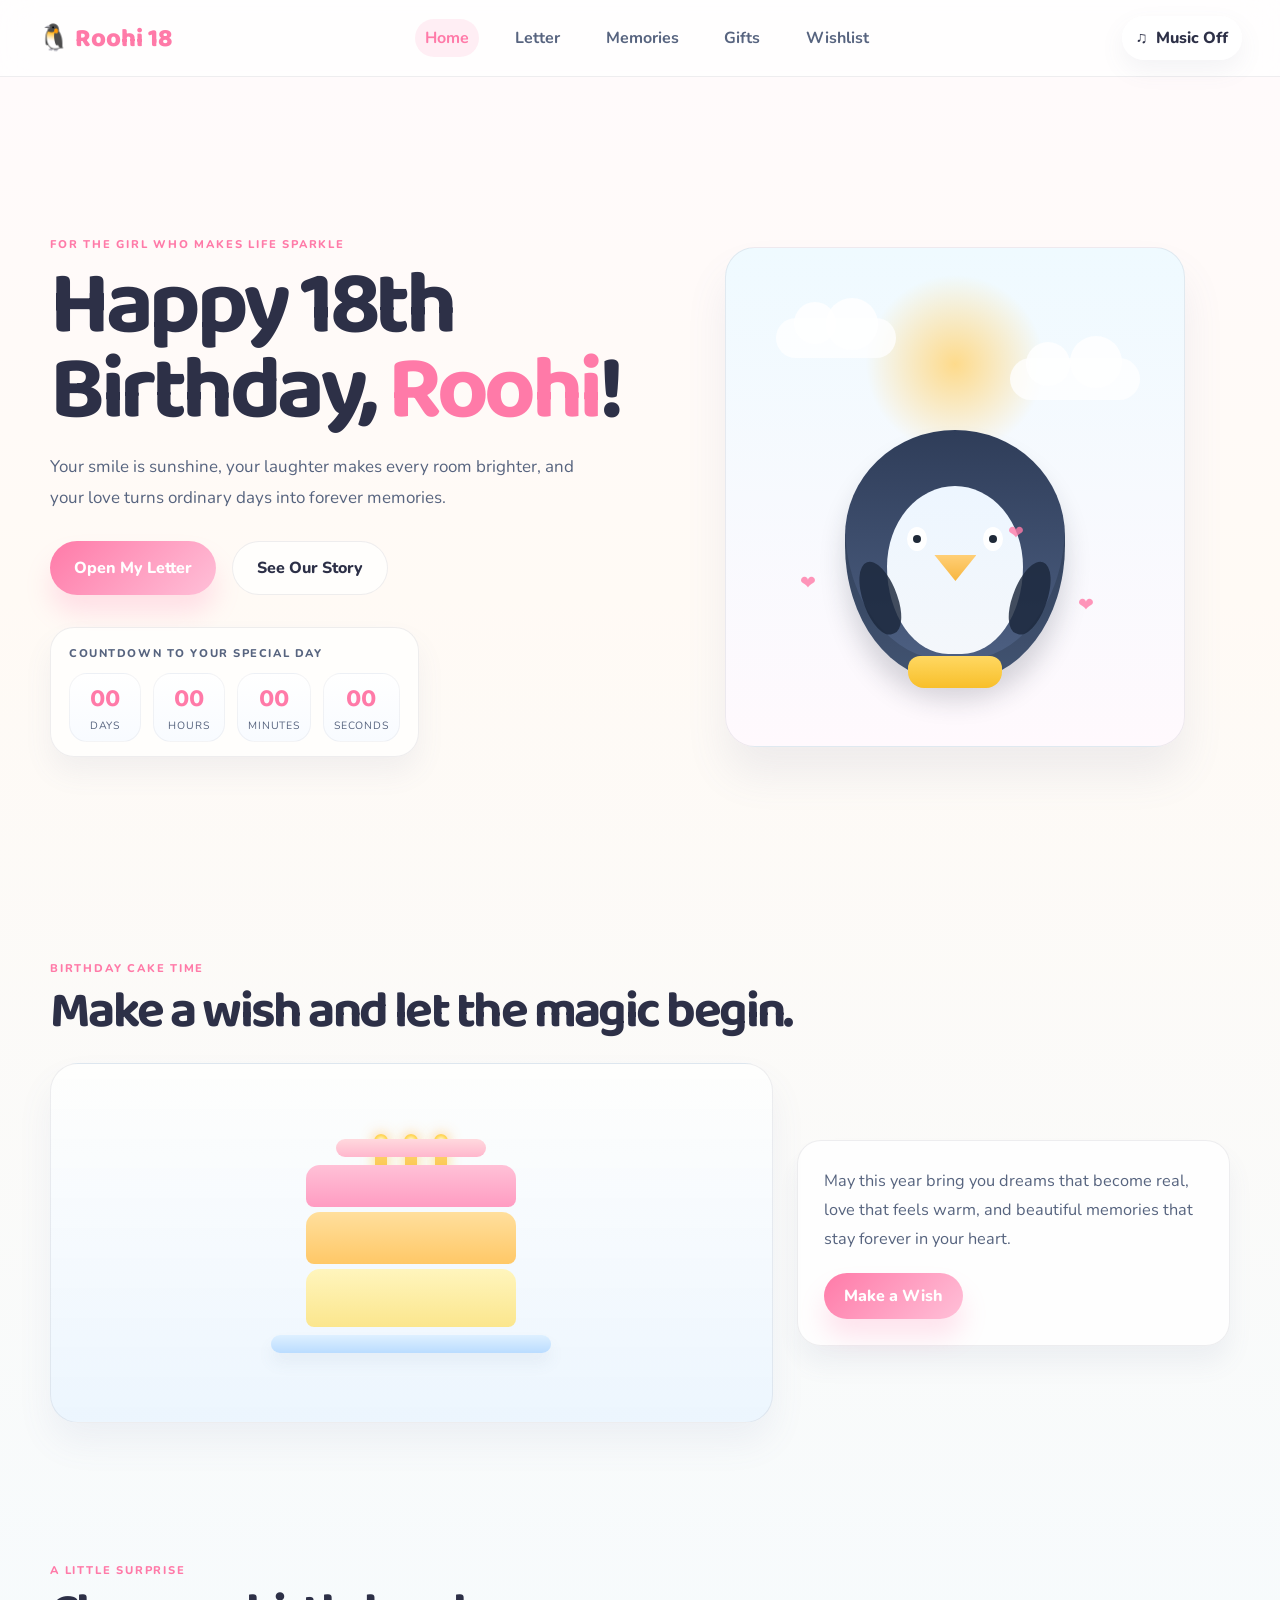
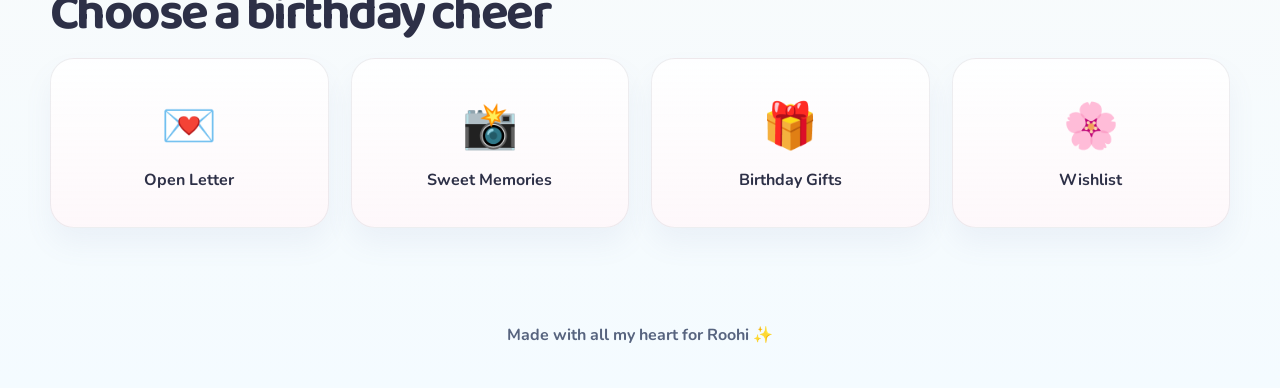
==== index.html @ 1f7a1fea "Create the new Roohi birthday website with a multi-page penguin-themed experience and responsive des" ====
<!DOCTYPE html>
<html lang="en">
  <head>
    <meta charset="UTF-8" />
    <meta name="viewport" content="width=device-width, initial-scale=1.0" />
    <meta name="description" content="Roohi's 18th birthday surprise website." />
    <title>Roohi | 18th Birthday</title>
    <link rel="preconnect" href="https://fonts.googleapis.com" />
    <link rel="preconnect" href="https://fonts.gstatic.com" crossorigin />
    <link href="https://fonts.googleapis.com/css2?family=Baloo+2:wght@400;600;700;800&family=Nunito:wght@400;600;700;800&display=swap" rel="stylesheet" />
    <link rel="stylesheet" href="styles.css" />
  </head>
  <body>
    <div class="floating-hearts" aria-hidden="true"></div>

    <header class="site-header">
      <div class="brand">🐧 Roohi 18</div>
      <nav class="main-nav">
        <a href="index.html" class="active">Home</a>
        <a href="letter.html">Letter</a>
        <a href="memories.html">Memories</a>
        <a href="gifts.html">Gifts</a>
        <a href="wishlist.html">Wishlist</a>
      </nav>
      <button class="music-toggle" type="button" id="music-toggle" aria-label="Toggle music">
        <span>♫</span> Music Off
      </button>
    </header>

    <main>
      <section class="hero">
        <div class="hero-copy reveal">
          <p class="eyebrow">For the girl who makes life sparkle</p>
          <h1>Happy 18th Birthday, <span>Roohi</span>!</h1>
          <p class="subtitle">
            Your smile is sunshine, your laughter makes every room brighter, and your love turns ordinary days into forever memories.
          </p>

          <div class="hero-actions">
            <a class="primary-btn" href="letter.html">Open My Letter</a>
            <a class="secondary-btn" href="memories.html">See Our Story</a>
          </div>

          <div class="countdown-card">
            <p class="mini-label">Countdown to your special day</p>
            <div class="countdown" aria-live="polite">
              <div><strong id="days">00</strong><span>Days</span></div>
              <div><strong id="hours">00</strong><span>Hours</span></div>
              <div><strong id="minutes">00</strong><span>Minutes</span></div>
              <div><strong id="seconds">00</strong><span>Seconds</span></div>
            </div>
          </div>
        </div>

        <div class="hero-art reveal">
          <div class="scene">
            <div class="sun-glow"></div>
            <div class="cloud cloud-one"></div>
            <div class="cloud cloud-two"></div>
            <div class="penguin">
              <div class="penguin-body">
                <div class="penguin-belly"></div>
                <div class="eye left"><span></span></div>
                <div class="eye right"><span></span></div>
                <div class="beak"></div>
                <div class="wing left"></div>
                <div class="wing right"></div>
                <div class="feet"></div>
              </div>
            </div>
            <div class="heart h1">❤</div>
            <div class="heart h2">❤</div>
            <div class="heart h3">❤</div>
          </div>
        </div>
      </section>

      <section class="section card-block">
        <div class="section-heading reveal">
          <p class="eyebrow">Birthday cake time</p>
          <h2>Make a wish and let the magic begin.</h2>
        </div>

        <div class="cake-layout reveal">
          <div class="cake-stage">
            <div class="candles">
              <span class="candle one"></span>
              <span class="candle two"></span>
              <span class="candle three"></span>
            </div>
            <div class="cake">
              <div class="cake-top"></div>
              <div class="cake-layer layer-one"></div>
              <div class="cake-layer layer-two"></div>
              <div class="cake-layer layer-three"></div>
              <div class="cake-plate"></div>
            </div>
          </div>

          <div class="wish-panel">
            <p>
              May this year bring you dreams that become real, love that feels warm, and beautiful memories that stay forever in your heart.
            </p>
            <button class="primary-btn small" id="wish-button" type="button">Make a Wish</button>
          </div>
        </div>
      </section>

      <section class="section">
        <div class="section-heading reveal">
          <p class="eyebrow">A little surprise</p>
          <h2>Choose a birthday cheer</h2>
        </div>

        <div class="quick-grid reveal">
          <a href="letter.html" class="quick-card">
            <span>💌</span>
            <strong>Open Letter</strong>
          </a>
          <a href="memories.html" class="quick-card">
            <span>📸</span>
            <strong>Sweet Memories</strong>
          </a>
          <a href="gifts.html" class="quick-card">
            <span>🎁</span>
            <strong>Birthday Gifts</strong>
          </a>
          <a href="wishlist.html" class="quick-card">
            <span>🌸</span>
            <strong>Wishlist</strong>
          </a>
        </div>
      </section>
    </main>

    <footer class="site-footer">
      Made with all my heart for Roohi ✨
    </footer>

    <script src="script.js"></script>
  </body>
</html>
---- styles.css ----
* {
  box-sizing: border-box;
}

:root {
  --bg: #fffafc;
  --bg-alt: #eefaff;
  --pink: #ffc8d8;
  --pink-deep: #ff7aa8;
  --peach: #ffd9af;
  --mint: #d9f5ee;
  --sky: #dfeeff;
  --lavender: #e7dcff;
  --ice: #ffffff;
  --ink: #2d3047;
  --muted: #57647f;
  --line: rgba(45, 48, 71, 0.08);
  --shadow: rgba(76, 88, 130, 0.14);
  --penguin-dark: #2f3d59;
  --penguin-mid: #4f6285;
  --penguin-light: #edf6ff;
}

html {
  scroll-behavior: smooth;
}

body {
  margin: 0;
  background: linear-gradient(180deg, #fffafc 0%, #fffaf5 30%, #f4fbff 100%);
  color: var(--ink);
  font-family: "Nunito", sans-serif;
  overflow-x: hidden;
}

img {
  max-width: 100%;
  display: block;
}

a {
  color: inherit;
  text-decoration: none;
}

button {
  font: inherit;
}

.floating-hearts {
  position: fixed;
  inset: 0;
  pointer-events: none;
  z-index: 0;
  overflow: hidden;
}

.heart-particle {
  position: absolute;
  top: -20px;
  font-size: 1.2rem;
  color: rgba(255, 122, 168, 0.8);
  animation: floatUp linear forwards;
}

@keyframes floatUp {
  0% {
    transform: translate3d(0, 0, 0) scale(0.6) rotate(0deg);
    opacity: 0;
  }
  15% {
    opacity: 1;
  }
  100% {
    transform: translate3d(var(--drift), 110vh, 0) scale(1.1) rotate(22deg);
    opacity: 0;
  }
}

.site-header {
  position: sticky;
  top: 0;
  z-index: 20;
  display: flex;
  align-items: center;
  justify-content: space-between;
  gap: 16px;
  padding: 16px clamp(18px, 3vw, 48px);
  background: rgba(255, 255, 255, 0.7);
  border-bottom: 1px solid var(--line);
  backdrop-filter: blur(16px);
}

.brand {
  font-family: "Baloo 2", cursive;
  font-size: clamp(1.3rem, 2vw, 1.8rem);
  font-weight: 800;
  color: var(--pink-deep);
}

.main-nav {
  display: flex;
  gap: clamp(10px, 2vw, 30px);
  flex-wrap: wrap;
  align-items: center;
  justify-content: center;
  font-weight: 700;
  color: var(--muted);
}

.main-nav a {
  padding: 8px 10px;
  border-radius: 999px;
  transition: color 0.2s ease, background 0.2s ease;
}

.main-nav a:hover,
.main-nav a.active {
  background: rgba(255, 122, 168, 0.12);
  color: var(--pink-deep);
}

.music-toggle,
.primary-btn,
.secondary-btn,
.quick-card,
.gift-box,
.letter-card,
.modal-close,
.page-btn,
.story-item {
  border: none;
  cursor: pointer;
}

.music-toggle {
  display: inline-flex;
  align-items: center;
  gap: 8px;
  min-height: 44px;
  padding: 0 14px;
  border-radius: 999px;
  background: rgba(255,255,255,0.9);
  color: var(--ink);
  box-shadow: 0 10px 24px rgba(103, 111, 146, 0.08);
  font-weight: 800;
}

main,
.site-footer {
  position: relative;
  z-index: 1;
}

.hero,
.section,
.page-shell {
  width: min(1180px, calc(100% - 32px));
  margin: 0 auto;
}

.hero {
  display: grid;
  grid-template-columns: 1.05fr 0.95fr;
  gap: 24px;
  align-items: center;
  min-height: calc(100vh - 86px);
  padding: 42px 0 16px;
}

.eyebrow {
  margin: 0 0 12px;
  color: var(--pink-deep);
  letter-spacing: 0.16em;
  text-transform: uppercase;
  font-size: 0.7rem;
  font-weight: 800;
}

.hero h1,
.section-heading h2,
.hero-title,
.page-header h1,
.modal-content h3 {
  margin: 0;
  font-family: "Baloo 2", cursive;
  line-height: 0.95;
  letter-spacing: -0.05em;
}

.hero h1 {
  font-size: clamp(3rem, 7vw, 6.2rem);
  color: var(--ink);
}

.hero h1 span {
  color: var(--pink-deep);
}

.subtitle {
  max-width: 560px;
  margin: 18px 0 0;
  color: var(--muted);
  font-size: 1.06rem;
  line-height: 1.8;
}

.hero-actions {
  display: flex;
  flex-wrap: wrap;
  gap: 16px;
  margin-top: 28px;
}

.primary-btn,
.secondary-btn,
.page-btn {
  display: inline-flex;
  align-items: center;
  justify-content: center;
  min-height: 54px;
  padding: 0 24px;
  border-radius: 999px;
  font-weight: 800;
  transition: transform 0.2s ease, box-shadow 0.2s ease;
}

.primary-btn {
  background: linear-gradient(135deg, var(--pink-deep), #ffc0d8);
  color: white;
  box-shadow: 0 18px 26px rgba(255, 122, 168, 0.2);
}

.secondary-btn, .page-btn {
  background: rgba(255, 255, 255, 0.7);
  color: var(--ink);
  border: 1px solid rgba(45,48,71,0.08);
}

.primary-btn:hover,
.secondary-btn:hover,
.music-toggle:hover,
.quick-card:hover,
.gift-box:hover,
.page-btn:hover,
.story-item:hover,
.letter-card:hover {
  transform: translateY(-2px);
}

.countdown-card {
  display: inline-block;
  margin-top: 32px;
  padding: 18px 18px 14px;
  background: rgba(255,255,255,0.7);
  border: 1px solid var(--line);
  border-radius: 24px;
  box-shadow: 0 16px 28px rgba(101, 117, 153, 0.08);
}

.mini-label {
  margin: 0 0 12px;
  color: var(--muted);
  font-size: 0.7rem;
  font-weight: 800;
  letter-spacing: 0.14em;
  text-transform: uppercase;
}

.countdown {
  display: flex;
  gap: 12px;
  flex-wrap: wrap;
}

.countdown > div {
  min-width: 72px;
  padding: 12px 10px 8px;
  border-radius: 18px;
  background: linear-gradient(180deg, #fff, #f8fbff);
  border: 1px solid rgba(45,48,71,0.05);
  text-align: center;
}

.countdown strong {
  display: block;
  font-family: "Baloo 2", cursive;
  font-size: clamp(1.6rem, 2vw, 2.1rem);
  color: var(--pink-deep);
  line-height: 1;
}

.countdown span {
  display: block;
  margin-top: 6px;
  font-size: 0.66rem;
  letter-spacing: 0.08em;
  text-transform: uppercase;
  color: var(--muted);
}

.hero-art {
  display: flex;
  justify-content: center;
}

.scene {
  position: relative;
  width: min(460px, 100%);
  height: 500px;
  background: linear-gradient(180deg, #effaff 0%, #fff9fd 100%);
  border: 1px solid var(--line);
  border-radius: 30px;
  box-shadow: 0 28px 40px rgba(109, 119, 153, 0.1);
  overflow: hidden;
}

.sun-glow {
  position: absolute;
  top: 26px;
  left: 50%;
  transform: translateX(-50%);
  width: 180px;
  height: 180px;
  background: radial-gradient(circle, rgba(255, 215, 127, 0.9), rgba(255, 215, 127, 0.18) 56%, transparent 70%);
  border-radius: 50%;
}

.cloud {
  position: absolute;
  background: rgba(255,255,255,0.78);
  border-radius: 999px;
}

.cloud::before, .cloud::after {
  content: "";
  position: absolute;
  border-radius: 50%;
  background: rgba(255,255,255,0.86);
}

.cloud-one {
  width: 120px;
  height: 40px;
  left: 50px;
  top: 70px;
}

.cloud-one::before {
  width: 42px;
  height: 42px;
  left: 18px;
  top: -16px;
}

.cloud-one::after {
  width: 52px;
  height: 52px;
  right: 18px;
  top: -20px;
}

.cloud-two {
  width: 130px;
  height: 42px;
  right: 44px;
  top: 110px;
}

.cloud-two::before {
  width: 44px;
  height: 44px;
  left: 16px;
  top: -16px;
}

.cloud-two::after {
  width: 52px;
  height: 52px;
  right: 18px;
  top: -22px;
}

.penguin {
  position: absolute;
  left: 50%;
  bottom: 66px;
  transform: translateX(-50%);
  animation: bob 2.4s ease-in-out infinite;
}

@keyframes bob {
  0%, 100% { transform: translateX(-50%) translateY(0); }
  50% { transform: translateX(-50%) translateY(-12px); }
}

.penguin-body {
  position: relative;
  width: 220px;
  height: 250px;
  background: linear-gradient(180deg, var(--penguin-dark), var(--penguin-mid));
  border-radius: 52% 52% 48% 48% / 44% 44% 56% 56%;
  box-shadow: inset 0 -20px rgba(10,17,26,0.18), 0 20px 26px rgba(31, 39, 57, 0.18);
}

.penguin-belly {
  position: absolute;
  inset: 56px 42px 26px;
  border-radius: 50% 50% 45% 45% / 48% 48% 52% 52%;
  background: linear-gradient(180deg, var(--penguin-light), #f4f7fb);
}

.eye {
  position: absolute;
  top: 97px;
  width: 20px;
  height: 24px;
  background: #fff;
  border-radius: 50%;
  display: flex;
  align-items: center;
  justify-content: center;
}

.eye.left { left: 62px; }
.eye.right { right: 62px; }

.eye span {
  width: 8px;
  height: 8px;
  background: #1f2938;
  border-radius: 50%;
}

.beak {
  position: absolute;
  left: 50%;
  top: 125px;
  transform: translateX(-50%);
  width: 42px;
  height: 26px;
  background: linear-gradient(180deg, #ffcf77, #f7b63f);
  clip-path: polygon(50% 100%, 0 0, 100% 0);
}

.wing {
  position: absolute;
  top: 130px;
  width: 34px;
  height: 76px;
  background: rgba(28, 40, 60, 0.82);
  border-radius: 50% 50% 46% 46%;
}

.wing.left { left: 18px; transform: rotate(-20deg); }
.wing.right { right: 18px; transform: rotate(20deg); }

.feet {
  position: absolute;
  left: 50%;
  bottom: -8px;
  transform: translateX(-50%);
  width: 94px;
  height: 32px;
  border-radius: 12px 12px 16px 16px;
  background: linear-gradient(180deg, #ffd862, #f8bf2a);
}

.heart {
  position: absolute;
  font-size: 1.2rem;
  color: rgba(255, 122, 168, 0.8);
  animation: drift 3.2s ease-in-out infinite;
}

.h1 { left: 74px; bottom: 150px; }
.h2 { right: 90px; bottom: 128px; animation-delay: 0.7s; }
.h3 { right: 160px; bottom: 200px; animation-delay: 1.2s; }

@keyframes drift {
  0%, 100% { transform: translateY(0); }
  50% { transform: translateY(-10px); }
}

.section {
  padding: 70px 0;
}

.card-block {
  width: min(1180px, calc(100% - 32px));
}

.section-heading h2 {
  font-size: clamp(2.2rem, 4vw, 3.5rem);
  color: var(--ink);
}

.cake-layout {
  display: grid;
  grid-template-columns: 1.25fr 0.75fr;
  gap: 24px;
  align-items: center;
  margin-top: 26px;
}

.cake-stage {
  position: relative;
  min-height: 360px;
  display: grid;
  place-items: center;
  background: linear-gradient(180deg, rgba(255,255,255,0.7), rgba(232,244,255,0.75));
  border: 1px solid var(--line);
  border-radius: 28px;
  box-shadow: 0 20px 35px rgba(96, 120, 162, 0.08);
}

.candles {
  position: absolute;
  top: 82px;
  display: flex;
  gap: 18px;
}

.candle {
  position: relative;
  width: 12px;
  height: 46px;
  background: linear-gradient(180deg, #ffd779, #f5b725);
  border-radius: 10px 10px 8px 8px;
  box-shadow: 0 0 14px rgba(255, 213, 95, 0.7);
}

.candle::before {
  content: "";
  position: absolute;
  top: -12px;
  left: 50%;
  transform: translateX(-50%);
  width: 14px;
  height: 14px;
  background: radial-gradient(circle, #fffef4, #ffd95d 56%, #ffb94d 100%);
  border-radius: 50%;
  box-shadow: 0 0 14px rgba(255, 184, 77, 0.8);
  animation: flicker 0.8s ease-in-out infinite alternate;
}

@keyframes flicker {
  0% { transform: translateX(-50%) scale(0.96); }
  100% { transform: translateX(-50%) scale(1.08); }
}

.cake {
  position: relative;
  width: 260px;
  height: 220px;
  display: flex;
  flex-direction: column;
  justify-content: flex-end;
  align-items: center;
}

.cake-top {
  width: 150px;
  height: 18px;
  background: linear-gradient(180deg, #ffd9de, #ffb7cd);
  border-radius: 999px;
  margin-bottom: 8px;
}

.cake-layer {
  width: 210px;
  border-radius: 14px 14px 8px 8px;
}

.layer-one {
  height: 42px;
  background: linear-gradient(180deg, #ffc1d7, #ff9cc2);
}

.layer-two {
  height: 52px;
  margin-top: 5px;
  background: linear-gradient(180deg, #ffdf9d, #ffc867);
}

.layer-three {
  height: 58px;
  margin-top: 5px;
  background: linear-gradient(180deg, #fff5bd, #fbe68d);
}

.cake-plate {
  width: 280px;
  height: 18px;
  margin-top: 8px;
  border-radius: 999px;
  background: linear-gradient(180deg, #def0ff, #badcff);
  box-shadow: 0 10px 16px rgba(84, 119, 150, 0.08);
}

.wish-panel {
  background: rgba(255,255,255,0.75);
  border: 1px solid var(--line);
  border-radius: 24px;
  box-shadow: 0 18px 24px rgba(101, 117, 153, 0.08);
  padding: 26px;
}

.wish-panel p {
  margin: 0;
  color: var(--muted);
  line-height: 1.8;
  font-size: 1.02rem;
}

.small {
  margin-top: 18px;
  min-height: 46px;
  padding: 0 20px;
}

.quick-grid {
  display: grid;
  grid-template-columns: repeat(4, minmax(0, 1fr));
  gap: 22px;
  margin-top: 20px;
}

.quick-card {
  display: flex;
  flex-direction: column;
  align-items: center;
  justify-content: center;
  gap: 12px;
  min-height: 170px;
  background: linear-gradient(180deg, rgba(255,255,255,0.8), rgba(255, 247, 250, 0.9));
  border: 1px solid var(--line);
  border-radius: 24px;
  box-shadow: 0 16px 28px rgba(121, 127, 182, 0.08);
  font-weight: 800;
  color: var(--ink);
}

.quick-card span {
  font-size: 2.8rem;
}

.page-shell {
  padding: 56px 0 80px;
}

.page-header {
  margin-bottom: 24px;
  text-align: center;
}

.page-header h1 {
  font-size: clamp(2.5rem, 6vw, 5rem);
  color: var(--ink);
}

.page-header .subtitle {
  margin-left: auto;
  margin-right: auto;
}

.card-list {
  display: grid;
  gap: 22px;
}

.story-item,
.gift-box {
  display: block;
  width: 100%;
  padding: 22px 24px;
  background: rgba(255,255,255,0.72);
  border: 1px solid var(--line);
  border-radius: 24px;
  box-shadow: 0 18px 28px rgba(127, 137, 172, 0.08);
}

.story-item strong,
.gift-box strong {
  display: block;
  font-size: 1.1rem;
  margin-bottom: 6px;
}

.story-item span,
.gift-box span {
  color: var(--muted);
  line-height: 1.7;
}

.gallery-grid {
  display: grid;
  grid-template-columns: repeat(3, minmax(0, 1fr));
  gap: 24px;
  margin-top: 20px;
}

.gallery-card {
  overflow: hidden;
  border-radius: 26px;
  background: rgba(255,255,255,0.8);
  border: 1px solid var(--line);
  box-shadow: 0 16px 28px rgba(124, 137, 174, 0.08);
}

.gallery-card img {
  width: 100%;
  aspect-ratio: 4 / 5;
  object-fit: cover;
}

.gallery-card figcaption {
  padding: 16px 18px 18px;
  color: var(--muted);
  font-weight: 700;
}

.gift-grid {
  display: grid;
  grid-template-columns: repeat(4, minmax(0, 1fr));
  gap: 22px;
  margin-top: 20px;
}

.gift-box {
  display: flex;
  flex-direction: column;
  align-items: center;
  justify-content: center;
  min-height: 190px;
  background: linear-gradient(180deg, rgba(255,255,255,0.8), rgba(255, 247, 250, 0.9));
}

.gift-icon {
  font-size: 2.8rem;
  margin-bottom: 12px;
}

.gift-message {
  min-height: 72px;
  margin-top: 26px;
  display: flex;
  align-items: center;
  justify-content: center;
  text-align: center;
  padding: 18px 22px;
  border-radius: 20px;
  background: rgba(255,255,255,0.7);
  border: 1px solid var(--line);
  color: var(--muted);
  font-weight: 700;
}

.letter-card {
  width: min(900px, 100%);
  margin: 0 auto;
  padding: 24px;
  border-radius: 28px;
  background: linear-gradient(180deg, rgba(255,255,255,0.8), rgba(255, 235, 243, 0.76));
  border: 1px solid rgba(45,48,71,0.08);
  box-shadow: 0 24px 38px rgba(100, 105, 150, 0.08);
}

.letter-box {
  display: flex;
  align-items: center;
  justify-content: center;
  gap: 18px;
  min-height: 230px;
}

.letter-seal {
  width: 70px;
  height: 70px;
  border-radius: 50%;
  display: grid;
  place-items: center;
  background: linear-gradient(135deg, #ffc4d9, #ffd9bf);
  font-size: 2rem;
  box-shadow: inset 0 -8px rgba(255,255,255,0.22);
}

.letter-text {
  font-family: "Baloo 2", cursive;
  font-size: clamp(2rem, 4vw, 3rem);
  color: var(--ink);
}

.letter-modal {
  position: fixed;
  inset: 0;
  display: none;
  align-items: center;
  justify-content: center;
  background: rgba(24, 28, 40, 0.38);
  padding: 24px;
  z-index: 50;
}

.letter-modal.open {
  display: flex;
}

.modal-content {
  position: relative;
  width: min(720px, 100%);
  background: linear-gradient(180deg, #fff, #fff7fa);
  border-radius: 28px;
  box-shadow: 0 36px 70px rgba(35, 40, 52, 0.28);
  padding: 34px 30px 26px;
}

.modal-tag {
  margin: 0 0 10px;
  color: var(--pink-deep);
  font-size: 0.7rem;
  letter-spacing: 0.14em;
  font-weight: 800;
  text-transform: uppercase;
}

.modal-content h3 {
  font-size: clamp(2.2rem, 4vw, 3rem);
  color: var(--ink);
}

.modal-content p {
  margin: 0 0 14px;
  color: var(--muted);
  line-height: 1.8;
}

.modal-close {
  position: absolute;
  top: 16px;
  right: 16px;
  width: 38px;
  height: 38px;
  border-radius: 50%;
  background: rgba(255, 192, 216, 0.5);
  color: var(--ink);
  font-size: 1.5rem;
}

.wishlist-list {
  display: grid;
  gap: 18px;
  margin-top: 22px;
}

.wishlist-item {
  display: flex;
  align-items: center;
  gap: 14px;
  padding: 18px 20px;
  border-radius: 18px;
  background: rgba(255,255,255,0.72);
  border: 1px solid var(--line);
  box-shadow: 0 10px 20px rgba(107, 119, 159, 0.06);
}

.wishlist-item .emoji {
  width: 52px;
  height: 52px;
  display: grid;
  place-items: center;
  border-radius: 50%;
  background: linear-gradient(135deg, #ffe2ee, #ebf3ff);
  font-size: 1.5rem;
}

.wishlist-item strong {
  display: block;
  margin-bottom: 4px;
}

.wishlist-item span {
  color: var(--muted);
}

.reveal {
  opacity: 0;
  transform: translateY(22px);
  transition: opacity 0.75s ease, transform 0.75s ease;
}

.reveal.visible {
  opacity: 1;
  transform: translateY(0);
}

.site-footer {
  text-align: center;
  padding: 26px 16px 42px;
  color: var(--muted);
  font-weight: 700;
}

@media (max-width: 920px) {
  .hero {
    grid-template-columns: 1fr;
    padding-top: 18px;
    min-height: auto;
  }

  .cake-layout,
  .gallery-grid,
  .gift-grid {
    grid-template-columns: 1fr 1fr;
  }
}

@media (max-width: 680px) {
  .site-header {
    flex-wrap: wrap;
    justify-content: center;
  }

  .main-nav {
    width: 100%;
  }

  .quick-grid,
  .gallery-grid,
  .gift-grid,
  .cake-layout {
    grid-template-columns: 1fr;
  }

  .hero-actions {
    flex-direction: column;
    align-items: stretch;
  }

  .primary-btn,
  .secondary-btn,
  .page-btn {
    width: 100%;
  }

  .countdown {
    justify-content: center;
  }

  .letter-box {
    flex-direction: column;
    text-align: center;
  }
}
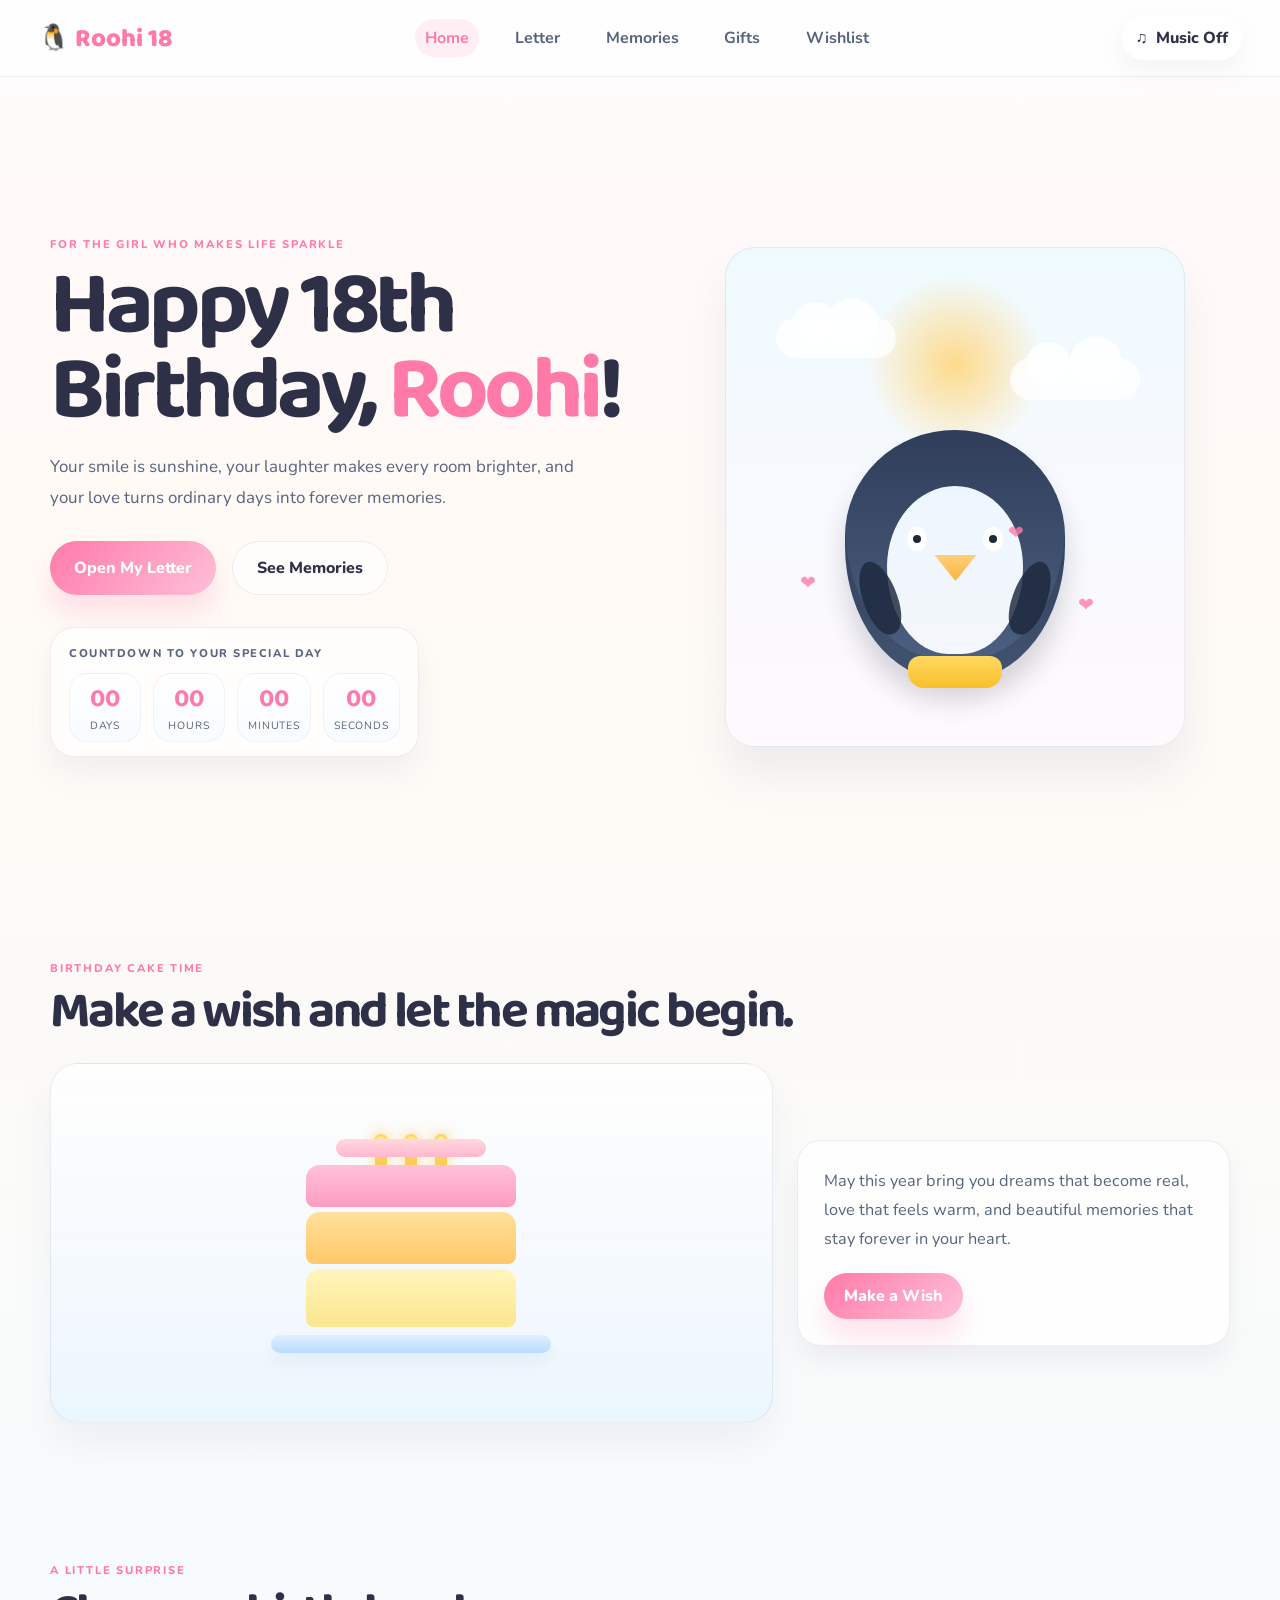
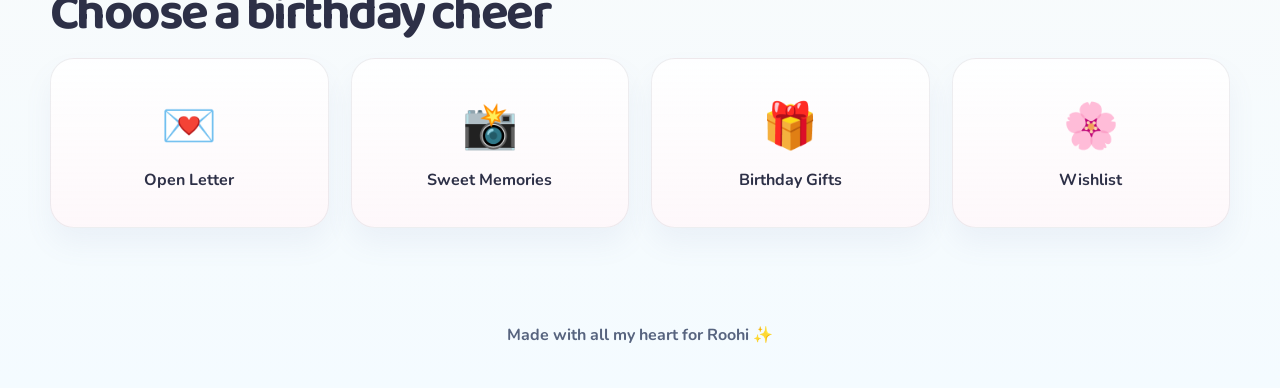
==== commit 323607bf: "Change button text from 'See Our Story' to 'See Memories'" ====
--- a/index.html
+++ b/index.html
@@ -38,7 +38,7 @@
 
           <div class="hero-actions">
             <a class="primary-btn" href="letter.html">Open My Letter</a>
-            <a class="secondary-btn" href="memories.html">See Our Story</a>
+            <a class="secondary-btn" href="memories.html">See Memories</a>
           </div>
 
           <div class="countdown-card">
